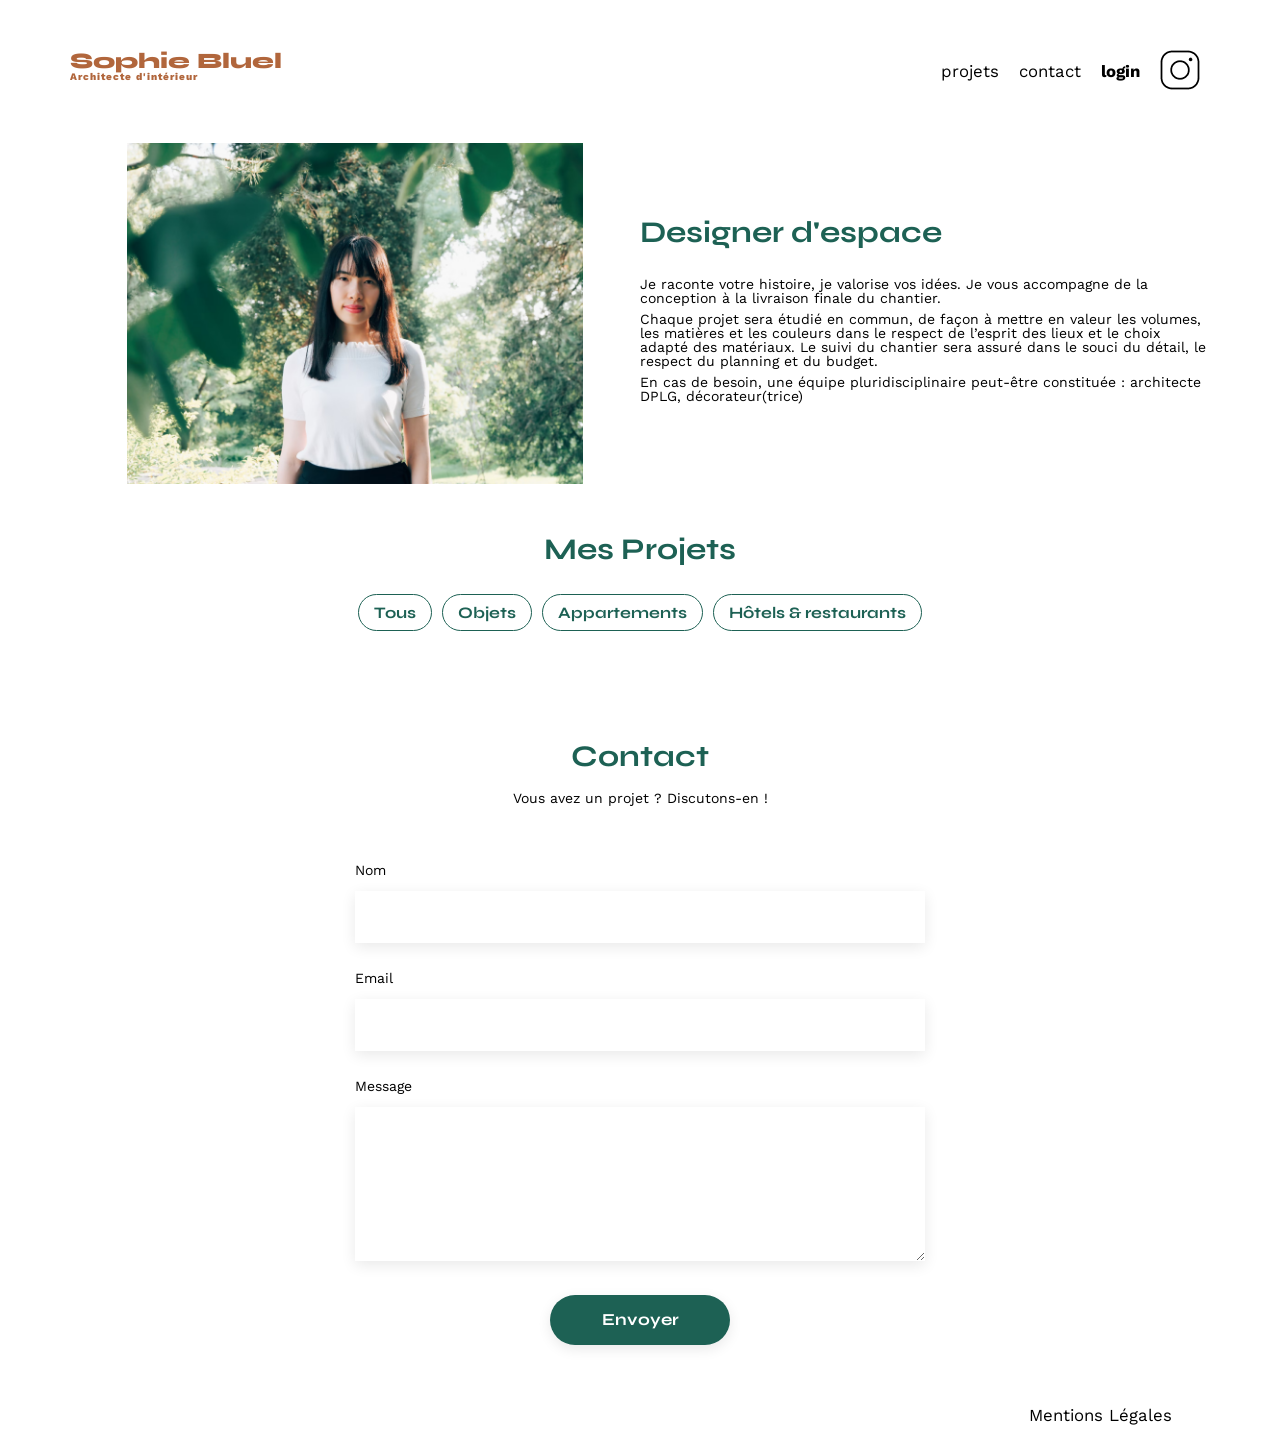
==== FrontEnd/index.html @ a7440093 "initialisation du projet, liste des projets et filtre" ====
<!DOCTYPE html>
<html lang="fr">
<head>
	<meta charset="UTF-8">
	<title>Sophie Bluel - Architecte d'intérieur</title>
	<meta name="viewport" content="width=device-width, initial-scale=1.0">
	<link rel="preconnect" href="https://fonts.googleapis.com">
	<link rel="preconnect" href="https://fonts.gstatic.com" crossorigin>
	<link href="https://fonts.googleapis.com/css2?family=Syne:wght@700;800&family=Work+Sans&display=swap" rel="stylesheet">
	<meta name="description" content="">
	<link rel="stylesheet" href="./assets/style.css">
</head>
<body>
<header>
	<h1>Sophie Bluel <span>Architecte d'intérieur</span></h1>
	<nav>
		<ul>
			<li>projets</li>
			<li>contact</li>
			<li><a href="login.html" class="login">login</a></li>
			<li><img src="./assets/icons/instagram.png" alt="Instagram"></li>
		</ul>
	</nav>
</header>
<main>
	<section id="introduction">
		<figure>
			<img src="./assets/images/sophie-bluel.png" alt="">
		</figure>
		<article>
			<h2>Designer d'espace</h2>
			<p>Je raconte votre histoire, je valorise vos idées. Je vous accompagne de la conception à la livraison finale du chantier.</p>
			<p>Chaque projet sera étudié en commun, de façon à mettre en valeur les volumes, les matières et les couleurs dans le respect de l’esprit des lieux et le choix adapté des matériaux. Le suivi du chantier sera assuré dans le souci du détail, le respect du planning et du budget.</p>
			<p>En cas de besoin, une équipe pluridisciplinaire peut-être constituée : architecte DPLG, décorateur(trice)</p>
		</article>
	</section>
	<section id="portfolio">
		<h2>Mes Projets</h2>
		<div class="btnS">
		       	<button class="btn" id="tous" value="0">Tous</button>
				<button class="btn" id="tous" value="0">Objets</button>
				<button class="btn" id="tous" value="0">Appartements</button>
				<button class="btn" id="tous" value="0">Hôtels & restaurants</button>
		   </div>
		<div class="gallery">
			<!-- gallery items -->
		
			<!-- end gallery items -->
		</div>
	</section>
	<section id="contact">
		<h2>Contact</h2>
		<p>Vous avez un projet ? Discutons-en !</p>
		<form action="#" method="post">
			<label for="name">Nom</label>
			<input type="text" name="name" id="name">
			<label for="email">Email</label>
			<input type="email" name="email" id="email">
			<label for="message">Message</label>
			<textarea name="message" id="message" cols="30" rows="10"></textarea>
			<input type="submit" value="Envoyer">
		</form>
	</section>
</main>

<footer>
	<nav>
		<ul>
			<li>Mentions Légales</li>
		</ul>
	</nav>
</footer>
<script src="script.js"></script>
</body>
</html>
---- FrontEnd/assets/style.css ----
/* http://meyerweb.com/eric/tools/css/reset/
   v2.0 | 20110126
   License: none (public domain)
*/

html, body, div, span, applet, object, iframe,
h1, h2, h3, h4, h5, h6, p, blockquote, pre,
a, abbr, acronym, address, big, cite, code,
del, dfn, em, img, ins, kbd, q, s, samp,
small, strike, strong, sub, sup, tt, var,
b, u, i, center,
dl, dt, dd, ol, ul, li,
fieldset, form, label, legend,
table, caption, tbody, tfoot, thead, tr, th, td,
article, aside, canvas, details, embed,
figure, figcaption, footer, header, hgroup,
menu, nav, output, ruby, section, summary,
time, mark, audio, video {
	margin: 0;
	padding: 0;
	border: 0;
	font-size: 100%;
	font: inherit;
	vertical-align: baseline;
}
/* HTML5 display-role reset for older browsers */
article, aside, details, figcaption, figure,
footer, header, hgroup, menu, nav, section {
	display: block;
}
body {
	line-height: 1;
}
ol, ul {
	list-style: none;
}
blockquote, q {
	quotes: none;
}
blockquote:before, blockquote:after,
q:before, q:after {
	content: '';
	content: none;
}
table {
	border-collapse: collapse;
	border-spacing: 0;
}
/** end reset css**/
body {
	max-width: 1140px;
	margin:auto;
	font-family: 'Work Sans' ;
	font-size: 14px;
}
header {
	display: flex;
	justify-content: space-between;
	margin: 50px 0
}
section {
	margin: 50px 0
}

a {
	text-decoration: none;
	color: inherit;
}

h1{
	display: flex;
	flex-direction: column;
	font-family: 'Syne';
	font-size: 22px;
	font-weight: 800;
	color: #B1663C
}

h1 > span {
	font-family: 'Work Sans';
	font-size:10px;
	letter-spacing: 0.1em;
;
}

h2{
	font-family: 'Syne';
	font-weight: 700;
	font-size: 30px;
	color: #1D6154
}
nav ul {
	display: flex;
	align-items: center;
	list-style-type: none;

}
nav li {
	padding: 0 10px;
	font-size: 1.2em;
}

li:hover {
	color: #B1663C;
}
#introduction {
	display: flex;
	align-items: center;
}
#introduction figure {
	flex: 1
}
#introduction img {
	display: block;
	margin: auto;
	width: 80%;
}

#introduction article {
	flex: 1
}
#introduction h2 {
	margin-bottom: 1em;
}

#introduction p {
	margin-bottom: 0.5em;
}
#portfolio h2 {
	text-align: center;
	margin-bottom: 1em;
}

.btnS {
	display: flex;
    flex-wrap: wrap;
    justify-content: center;
    margin-bottom: 60px;
    margin-top: 30px;
    gap: 10px;
}

.btnS button {
    border-radius: 60px;
    border: 1px solid #1D6154;
    background-color: white;
    height: 37px;
    font-family: 'Syne';
    color: #1D6154;
    font-size: 16px;
    font-weight: bold;
    padding-left: 15px;
    padding-right: 15px;
}

.btnS button:hover {
    color: white;
    background-color: #1D6154;
    cursor: pointer;
}

.gallery {
	width: 100%;
	display: grid;
	grid-template-columns: 1fr 1fr 1fr;
	grid-column-gap: 20px;
	grid-row-gap: 20px;
}

.gallery img {
	width: 100%;

}
#contact {
	width: 50%;
    margin: auto;
}
#contact > * {
	text-align: center;

}
#contact h2, #log h2{
	margin-bottom: 20px;
}
#contact form, #log form {
	text-align: left;
	margin-top:30px;
	display: flex;
	flex-direction: column;
}

#contact input, #log input {
	height: 50px;
	font-size: 1.2em;
	border: none;
	box-shadow: 0px 4px 14px rgba(0, 0, 0, 0.09);
}
#contact label {
	margin: 2em 0 1em 0;
}
#contact textarea {
	border: none;
	box-shadow: 0px 4px 14px rgba(0, 0, 0, 0.09);
}

input[type="submit"]{
	font-family: 'Syne';
	font-weight: 700;
	color: white;
	background-color: #1D6154;
	margin : 2em auto ;
	width: 180px;
	text-align: center;
	border-radius: 60px ;
}

footer nav ul {
	display: flex;
	justify-content: flex-end;
	margin: 2em
}

#contact, #log {
	width: 50%;
    margin: auto;
}
#contact > * {
	text-align: center;

}

#contact input, #log input {
	height: 50px;
	font-size: 1.2em;
	border: none;
	box-shadow: 0px 4px 14px rgba(0, 0, 0, 0.09);
}
#contact label, #log label {
	margin: 2em 0 1em 0;
}
#contact textarea {
	border: none;
	box-shadow: 0px 4px 14px rgba(0, 0, 0, 0.09);
}

input[type="submit"]{
	font-family: 'Syne';
	font-weight: 700;
	color: white;
	background-color: #1D6154;
	margin : 2em auto ;
	width: 180px;
	text-align: center;
	border-radius: 60px ;
}

footer nav ul {
	display: flex;
	justify-content: flex-end;
	margin: 2em
}

/* Page log */
*.login {
	text-decoration: none;
	color: black;
	font-weight: bold;
	
}

.login:hover {
	color: #B1663C;
}


#log h2 {
	text-align: center;
	margin-top: 242px;
}

#log a {
	color: #3D3D3D;
}

#log p {
	text-align: center;
}


 

.footer-log {
	margin-top: 200px;
}


#Error {
	color: red;
	font-size: 14px;
	margin-top: 25px;
}
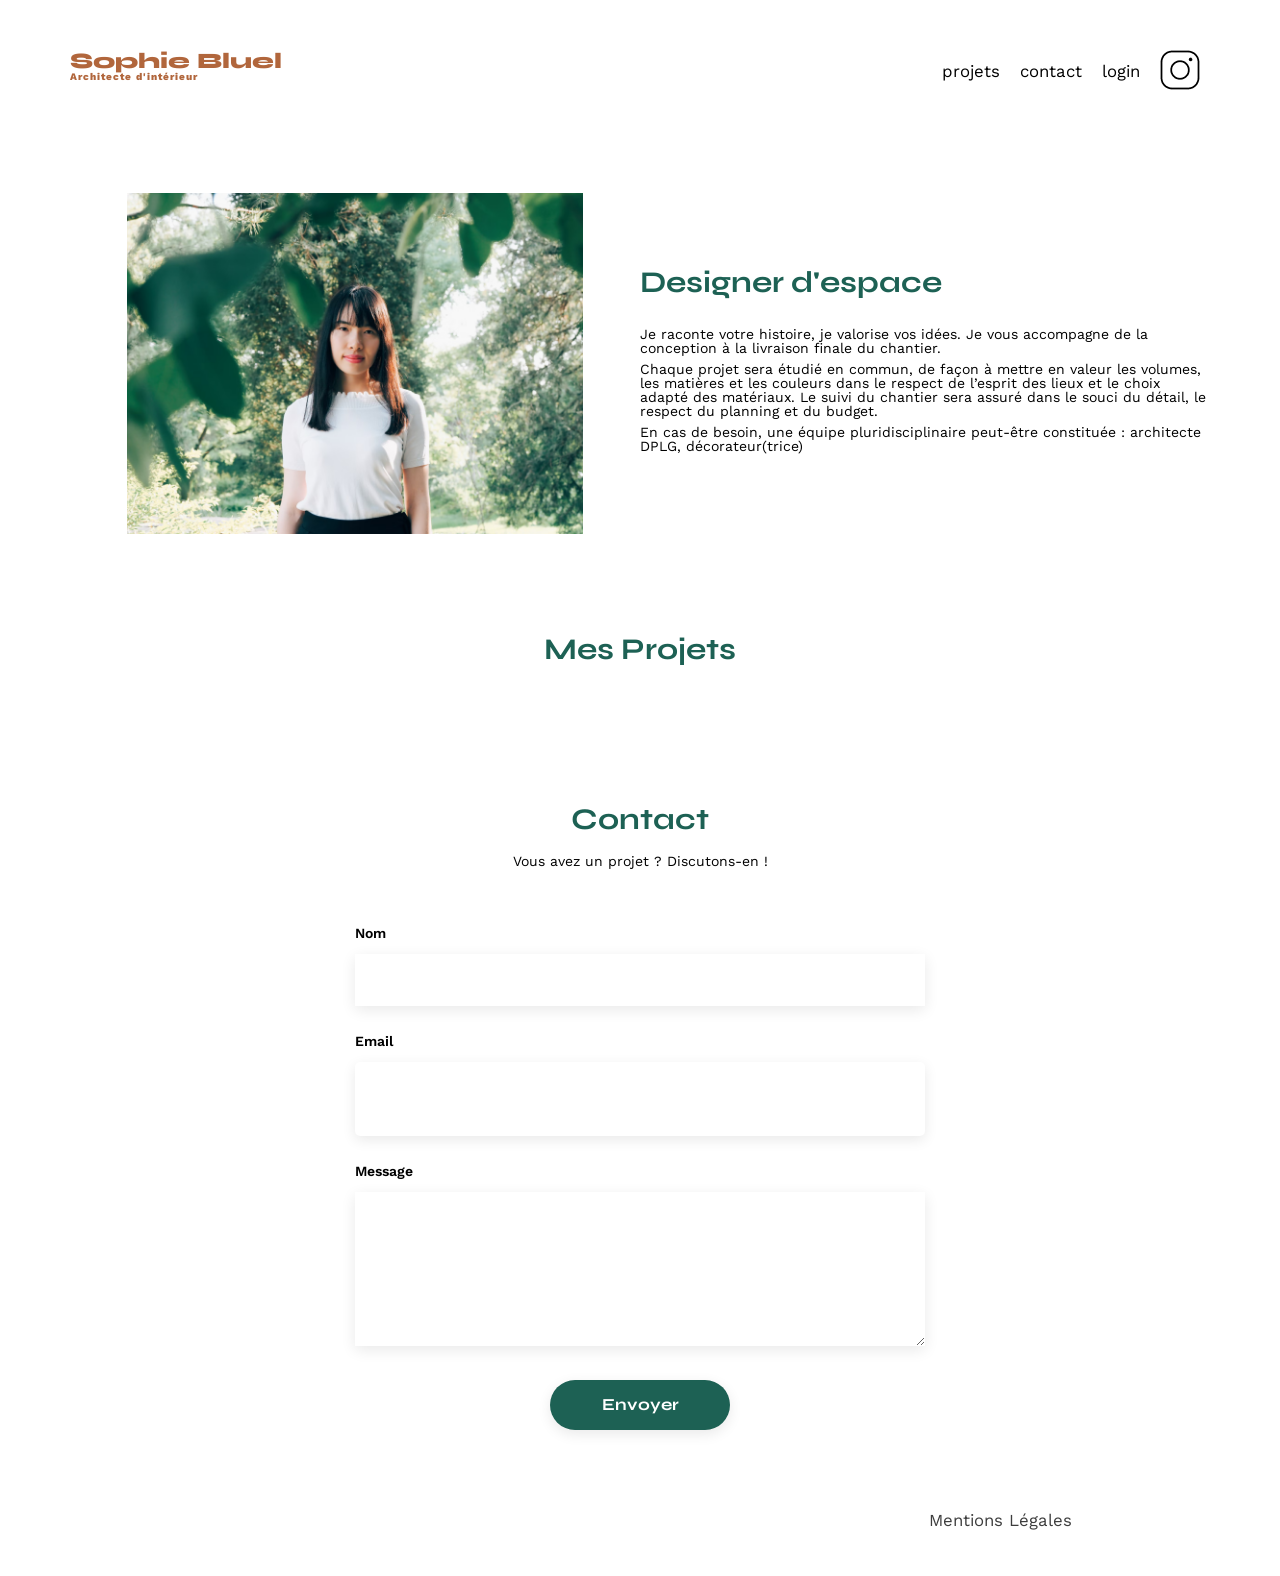
==== commit 49e858c4: "Ajout des categories et création page de connexion avec paramètre" ====
--- a/FrontEnd/index.html
+++ b/FrontEnd/index.html
@@ -36,11 +36,11 @@
 	</section>
 	<section id="portfolio">
 		<h2>Mes Projets</h2>
-		<div class="btnS">
-		       	<button class="btn" id="tous" value="0">Tous</button>
-				<button class="btn" id="tous" value="0">Objets</button>
-				<button class="btn" id="tous" value="0">Appartements</button>
-				<button class="btn" id="tous" value="0">Hôtels & restaurants</button>
+		<div class="categories">
+			
+		       	<!-- button categories-->
+
+				<!-- end button categories-->
 		   </div>
 		<div class="gallery">
 			<!-- gallery items -->
--- a/FrontEnd/assets/style.css
+++ b/FrontEnd/assets/style.css
@@ -131,7 +131,7 @@
 	margin-bottom: 1em;
 }
 
-.btnS {
+.categories {
 	display: flex;
     flex-wrap: wrap;
     justify-content: center;
@@ -140,7 +140,7 @@
     gap: 10px;
 }
 
-.btnS button {
+.categories button {
     border-radius: 60px;
     border: 1px solid #1D6154;
     background-color: white;
@@ -153,7 +153,7 @@
     padding-right: 15px;
 }
 
-.btnS button:hover {
+.categories button:hover {
     color: white;
     background-color: #1D6154;
     cursor: pointer;
@@ -171,7 +171,7 @@
 	width: 100%;
 
 }
-#contact {
+#contact, #log{
 	width: 50%;
     margin: auto;
 }
@@ -179,7 +179,7 @@
 	text-align: center;
 
 }
-#contact h2, #log h2{
+#contact h2, #log h2 {
 	margin-bottom: 20px;
 }
 #contact form, #log form {
@@ -195,7 +195,7 @@
 	border: none;
 	box-shadow: 0px 4px 14px rgba(0, 0, 0, 0.09);
 }
-#contact label {
+#contact label, #log label {
 	margin: 2em 0 1em 0;
 }
 #contact textarea {
@@ -220,7 +220,7 @@
 	margin: 2em
 }
 
-#contact, #log {
+#contact {
 	width: 50%;
     margin: auto;
 }
@@ -229,13 +229,13 @@
 
 }
 
-#contact input, #log input {
+#contact input {
 	height: 50px;
 	font-size: 1.2em;
 	border: none;
 	box-shadow: 0px 4px 14px rgba(0, 0, 0, 0.09);
 }
-#contact label, #log label {
+#contact label {
 	margin: 2em 0 1em 0;
 }
 #contact textarea {
@@ -260,46 +260,88 @@
 	margin: 2em
 }
 
-/* Page log */
-*.login {
-	text-decoration: none;
-	color: black;
-	font-weight: bold;
-	
-}
-
-.login:hover {
-	color: #B1663C;
-}
-
-
-#log h2 {
-	text-align: center;
-	margin-top: 242px;
-}
-
-#log a {
-	color: #3D3D3D;
-}
-
-#log p {
-	text-align: center;
-}
-
-
- 
-
-.footer-log {
-	margin-top: 200px;
-}
-
-
-#Error {
-	color: red;
-	font-size: 14px;
-	margin-top: 25px;
-}
-
-
-
-
+/* ====== MAIN LOGIN ====== */
+main {
+  display: flex;
+  flex-direction: column;
+  align-items: center;
+  justify-content: center;
+  flex-grow: 1;
+  margin-top: 40px;
+}
+
+main h2 {
+  font-family: "Syne", sans-serif;
+  font-size: 30px;
+  color: #1d6154;
+  margin-bottom: 30px;
+}
+
+form {
+  display: flex;
+  flex-direction: column;
+  background-color: #fff;
+  border-radius: 10px;
+}
+
+label {
+  font-weight: 600;
+  margin-top: 20px;
+  margin-bottom: 8px;
+}
+
+input[type="email"],
+input[type="password"] {
+  border: 1px solid #d5d5d5;
+  border-radius: 5px;
+  padding: 12px;
+  font-size: 26px;
+  outline: none;
+  border: none;
+  transition: border-color 0.3s;
+  box-shadow: 0px 4px 14px rgba(0, 0, 0, 0.09);
+}
+
+input[type="email"]:focus,
+input[type="password"]:focus {
+  border-color: #1d6154;
+}
+
+button.btn-login {
+  background-color: #1d6154;
+  color: white;
+   font-family: "Syne";
+  border: none;
+  border-radius: 25px;
+  padding: 12px;
+  margin-top: 30px;
+  font-size: 16px;
+  font-weight: 600;
+  cursor: pointer;
+  transition: background-color 0.3s;
+}
+
+button.btn-login:hover {
+  background-color: #0e4038;
+}
+
+/* Lien "Mot de passe oublié" */
+a.forgot-password {
+  text-align: center;
+  margin-top: 15px;
+  color: #3d3d3d;
+  text-decoration: none;
+  font-size: 14px;
+}
+
+a.forgot-password:hover {
+  text-decoration: underline;
+}
+
+/* ====== FOOTER ====== */
+footer {
+  text-align: right;
+  padding: 20px 100px;
+  font-size: 14px;
+  color: #3d3d3d;
+}
